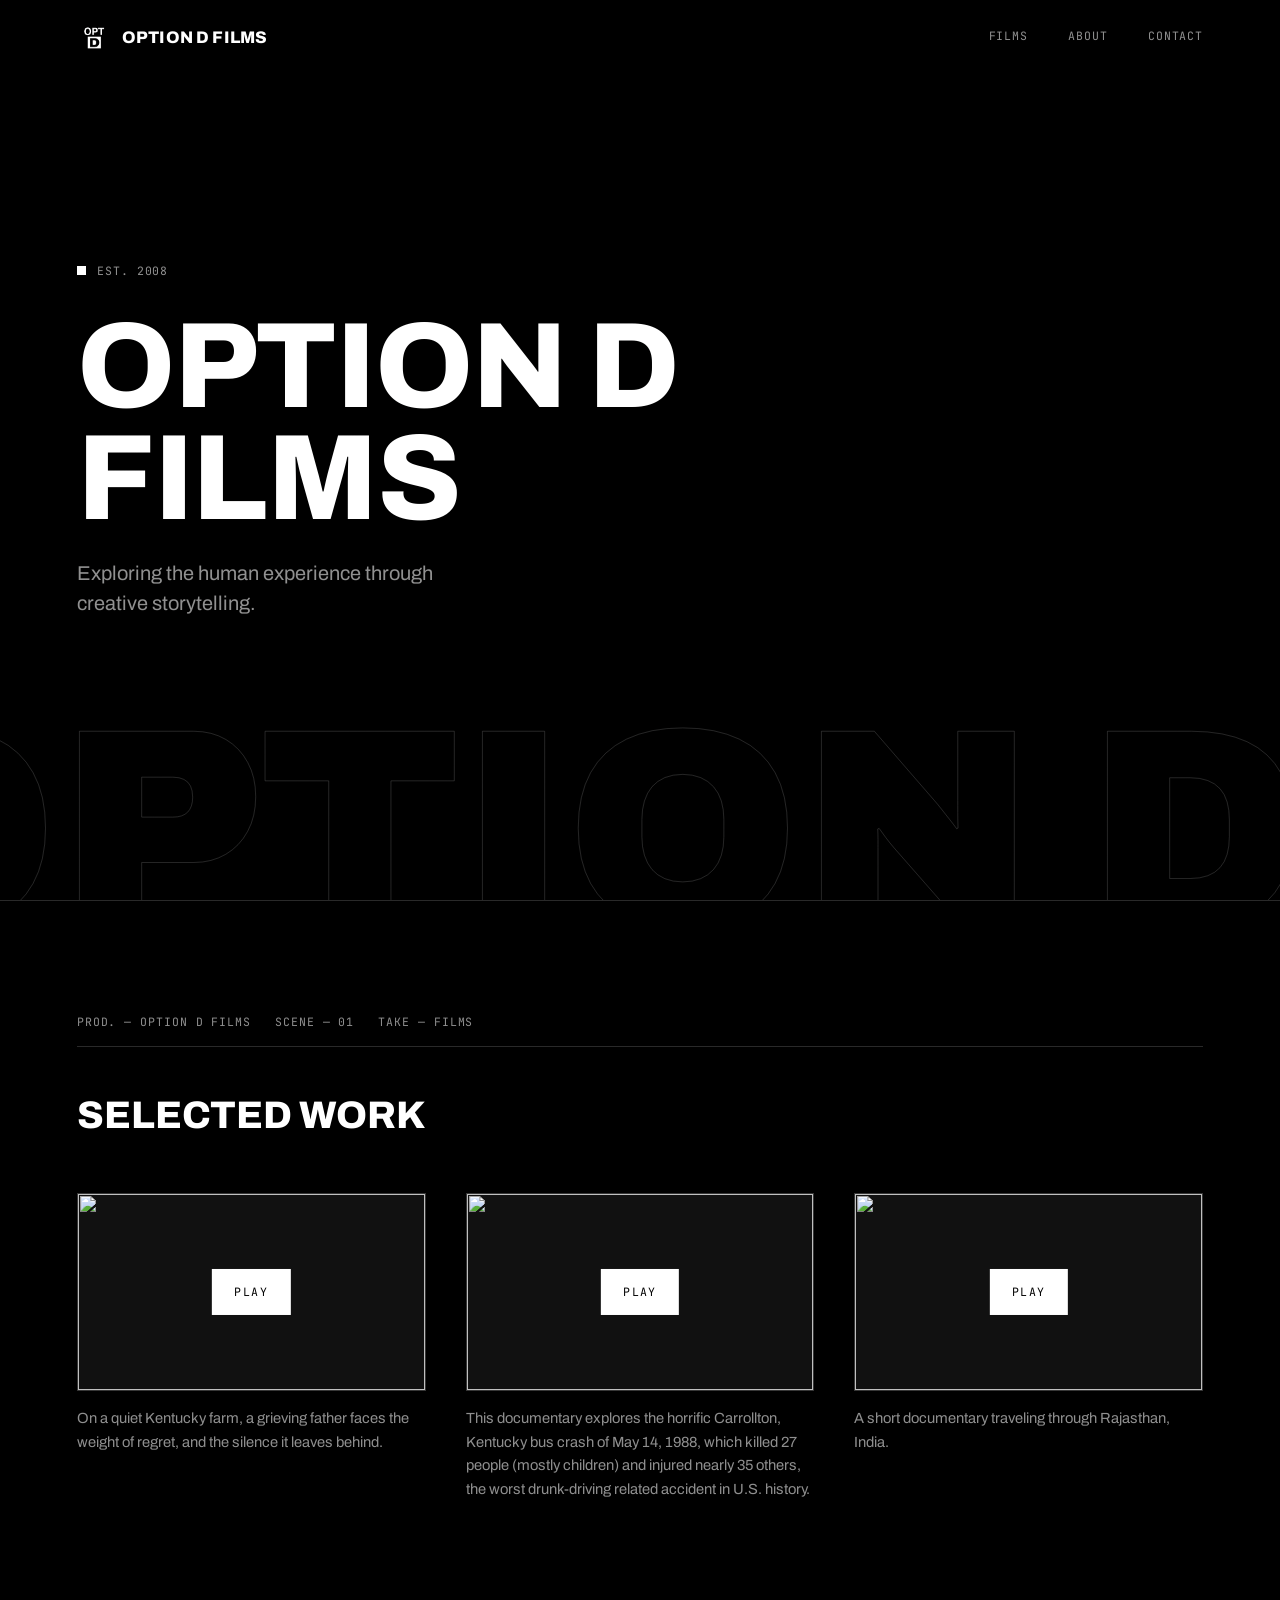
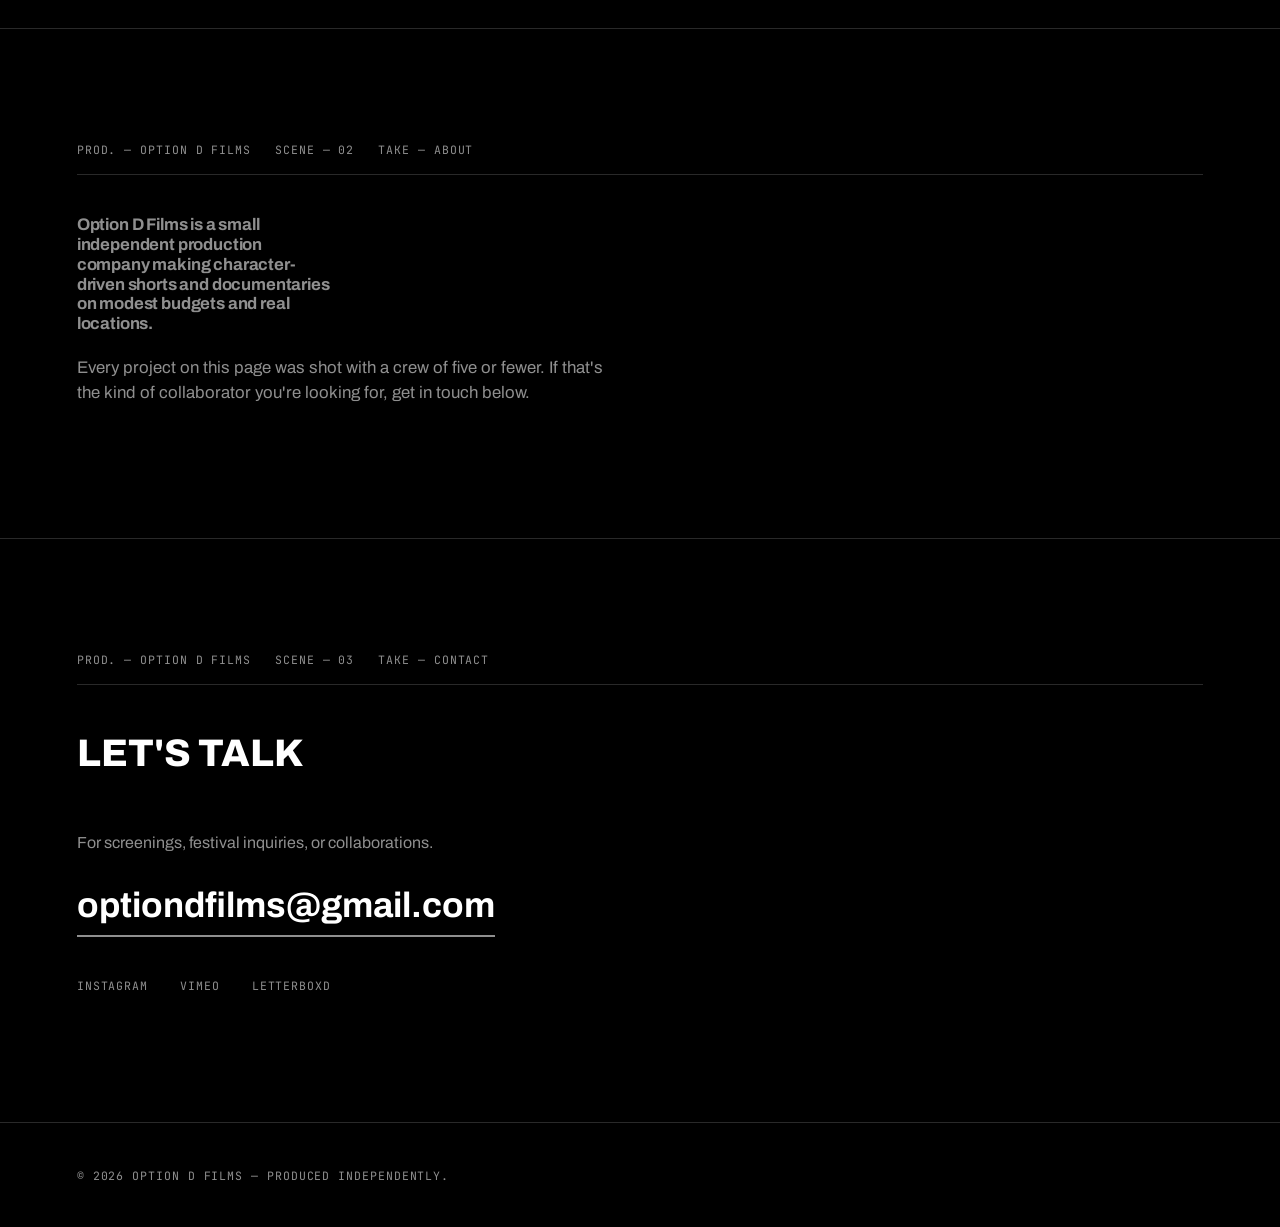
==== index.html @ 1abc6688 "Add files via upload" ====
<!DOCTYPE html>
<html lang="en">
<head>
<meta charset="UTF-8">
<meta name="viewport" content="width=device-width, initial-scale=1.0">
<title>Option D Films — Independent Cinema</title>
<meta name="description" content="Option D Films is an independent film production company. Watch our latest work and get in touch.">
<link rel="preconnect" href="https://fonts.googleapis.com">
<link rel="preconnect" href="https://fonts.gstatic.com" crossorigin>
<link href="https://fonts.googleapis.com/css2?family=Archivo:wght@400;500;600;700;800;900&family=JetBrains+Mono:wght@400;500&display=swap" rel="stylesheet">
<link rel="stylesheet" href="styles.css">
</head>
<body>

<!-- ============================================
  REPLACE-ME MAP — everything you need to personalize
  is marked with an HTML comment like this one.
  Search this file for "REPLACE" to find every spot.
============================================= -->

<div class="grain" aria-hidden="true"></div>

<header class="nav" id="nav">
  <a href="#top" class="nav__mark">
    <img src="logo.png" alt="">
    Option&nbsp;D&nbsp;Films
  </a>
  <button class="nav__toggle" id="navToggle" aria-expanded="false" aria-controls="navMenu" aria-label="Toggle menu">
    <span></span><span></span><span></span>
  </button>
  <nav id="navMenu" class="nav__menu">
    <a href="#films">Films</a>
    <a href="#about">About</a>
    <a href="#contact">Contact</a>
  </nav>
</header>

<main id="top">

  <!-- HERO -->
  <section class="hero">
    <div class="hero__video-bg" aria-hidden="true">
      <!-- REPLACE: swap the video ID to change the hero background loop -->
      <iframe
        src="https://www.youtube.com/embed/30G0R2kKBbc?autoplay=1&mute=1&loop=1&playlist=30G0R2kKBbc&controls=0&modestbranding=1&rel=0&showinfo=0&iv_load_policy=3&disablekb=1&playsinline=1"
        title=""
        allow="autoplay; encrypted-media"
        tabindex="-1">
      </iframe>
    </div>
    <div class="hero__overlay" aria-hidden="true"></div>
    <div class="hero__wordmark" aria-hidden="true">OPTION&nbsp;D</div>

    <div class="hero__content">
      <div class="hero__tally">
        <span class="tally__dot" aria-hidden="true"></span>
        <span class="mono">EST. 2008</span>
      </div>
      <h1 class="hero__title">Option D<br>Films</h1>
      <p class="hero__tagline">Exploring the human experience through creative storytelling.</p>
    </div>
  </section>

  <!-- FILMS -->
  <section id="films" class="section">
    <div class="slate">
      <span class="mono">PROD. — OPTION D FILMS</span>
      <span class="mono">SCENE — 01</span>
      <span class="mono">TAKE — FILMS</span>
    </div>
    <h2 class="section__heading">Selected work</h2>

    <div class="reels">

      <!-- Reel card. Duplicate this <article> block for each additional film.
           data-video-id drives both the hover preview and the click-to-play lightbox. -->
      <article class="reel">
        <div class="reel__media"
             tabindex="0"
             role="button"
             aria-label="Play A Lasting Sorrow | Short Film"
             data-video-id="30G0R2kKBbc"
             data-title="A Lasting Sorrow | Short Film">
          <img class="reel__poster" src="https://img.youtube.com/vi/30G0R2kKBbc/hqdefault.jpg" alt="" loading="lazy">
          <span class="reel__play" aria-hidden="true">Play</span>
          <div class="reel__overlay-meta">
            <span class="reel__frame mono">REEL 01</span>
            <h3>A Lasting Sorrow | Short Film</h3>
          </div>
        </div>
        <p class="reel__logline">On a quiet Kentucky farm, a grieving father faces the weight of regret, and the silence it leaves behind.</p>
      </article>

      <article class="reel">
        <div class="reel__media"
             tabindex="0"
             role="button"
             aria-label="Play IMPACT: After the Crash Trailer"
             data-video-id="MUm4teDXhC4"
             data-title="IMPACT: After the Crash Trailer">
          <img class="reel__poster" src="https://img.youtube.com/vi/MUm4teDXhC4/hqdefault.jpg" alt="" loading="lazy">
          <span class="reel__play" aria-hidden="true">Play</span>
          <div class="reel__overlay-meta">
            <span class="reel__frame mono">REEL 02</span>
            <h3>IMPACT: After the Crash Trailer</h3>
          </div>
        </div>
        <p class="reel__logline">This documentary explores the horrific Carrollton, Kentucky bus crash of May 14, 1988, which killed 27 people (mostly children) and injured nearly 35 others, the worst drunk-driving related accident in U.S. history.</p>
      </article>

      <article class="reel">
        <div class="reel__media"
             tabindex="0"
             role="button"
             aria-label="Play Rajasthan, India Documentary | Trailer"
             data-video-id="ZRB6b19vw8o"
             data-title="Rajasthan, India Documentary | Trailer">
          <img class="reel__poster" src="https://img.youtube.com/vi/ZRB6b19vw8o/hqdefault.jpg" alt="" loading="lazy">
          <span class="reel__play" aria-hidden="true">Play</span>
          <div class="reel__overlay-meta">
            <span class="reel__frame mono">REEL 03</span>
            <h3>Rajasthan, India Documentary | Trailer</h3>
          </div>
        </div>
        <p class="reel__logline">A short documentary traveling through Rajasthan, India.</p>
      </article>

    </div>
  </section>

  <!-- ABOUT -->
  <section id="about" class="section">
    <div class="slate">
      <span class="mono">PROD. — OPTION D FILMS</span>
      <span class="mono">SCENE — 02</span>
      <span class="mono">TAKE — ABOUT</span>
    </div>
    <div class="about">
      <p class="statement__lead">
        Option D Films is a small independent production company making character-driven
        shorts and documentaries on modest budgets and real locations.
      </p>
      <p class="section__sub">
        Every project on this page was shot with a crew of five or fewer. If that's the
        kind of collaborator you're looking for, get in touch below.
      </p>
    </div>
  </section>

  <!-- CONTACT -->
  <section id="contact" class="section section--contact">
    <div class="slate">
      <span class="mono">PROD. — OPTION D FILMS</span>
      <span class="mono">SCENE — 03</span>
      <span class="mono">TAKE — CONTACT</span>
    </div>
    <h2 class="section__heading">Let's talk</h2>
    <p class="contact__lead">
      For screenings, festival inquiries, or collaborations.
    </p>
    <a class="contact__email" href="mailto:optiondfilms@gmail.com">optiondfilms@gmail.com</a>
    <div class="contact__socials mono">
      <a href="https://www.instagram.com/optiondfilms/">Instagram</a>
      <a href="https://vimeo.com/ondemand/impact/67205454">Vimeo</a>
      <a href="https://letterboxd.com/OptD/">Letterboxd</a>
    </div>
  </section>

</main>

<footer class="footer">
  <span class="mono">© <span id="year"></span> Option D Films — Produced independently.</span>
</footer>

<!-- LIGHTBOX -->
<div class="lightbox" id="lightbox">
  <button class="lightbox__close" id="lightboxClose" aria-label="Close video">Close ✕</button>
  <div class="lightbox__frame-wrap">
    <iframe id="lightboxFrame" src="" title="Film player" allow="autoplay; encrypted-media; fullscreen" allowfullscreen></iframe>
  </div>
</div>

<script src="script.js"></script>
</body>
</html>
---- styles.css ----
/* =========================================================
   TOKENS
   ========================================================= */
:root {
  --bg: #000000;
  --bg-raised: #111111;
  --text: #ffffff;
  --text-dim: #8f8f8f;
  --line: rgba(255, 255, 255, 0.16);
  --line-strong: #ffffff;

  --display: "Archivo", -apple-system, Helvetica, Arial, sans-serif;
  --body: "Archivo", -apple-system, Helvetica, Arial, sans-serif;
  --mono: "JetBrains Mono", ui-monospace, "SF Mono", monospace;

  --nav-h: 76px;
  --edge: clamp(24px, 6vw, 96px);
}

* { box-sizing: border-box; }

html { scroll-behavior: smooth; }
@media (prefers-reduced-motion: reduce) {
  html { scroll-behavior: auto; }
  *, *::before, *::after { animation-duration: 0.001ms !important; transition-duration: 0.001ms !important; }
}

body {
  margin: 0;
  background: var(--bg);
  color: var(--text);
  font-family: var(--body);
  line-height: 1.5;
  -webkit-font-smoothing: antialiased;
}

.mono {
  font-family: var(--mono);
  font-size: 0.72rem;
  letter-spacing: 0.08em;
  text-transform: uppercase;
  color: var(--text-dim);
}

a { color: inherit; text-decoration: none; }
:focus-visible {
  outline: 2px solid var(--text);
  outline-offset: 3px;
}

/* subtle film-grain overlay */
.grain {
  position: fixed;
  inset: 0;
  z-index: 999;
  pointer-events: none;
  opacity: 0.05;
  mix-blend-mode: overlay;
  background-image: url("data:image/svg+xml,%3Csvg xmlns='http://www.w3.org/2000/svg' width='120' height='120'%3E%3Cfilter id='n'%3E%3CfeTurbulence type='fractalNoise' baseFrequency='0.9' numOctaves='2' stitchTiles='stitch'/%3E%3C/filter%3E%3Crect width='100%25' height='100%25' filter='url(%23n)'/%3E%3C/svg%3E");
}

/* =========================================================
   NAV
   ========================================================= */
.nav {
  position: fixed;
  top: 0; left: 0; right: 0;
  z-index: 100;
  height: var(--nav-h);
  display: flex;
  align-items: center;
  justify-content: space-between;
  padding: 0 var(--edge);
  background: linear-gradient(to bottom, rgba(0,0,0,0.9), transparent);
  transition: background 0.3s ease, border-color 0.3s ease;
  border-bottom: 1px solid transparent;
}
.nav.is-scrolled {
  background: rgba(0, 0, 0, 0.95);
  backdrop-filter: blur(6px);
  border-bottom-color: var(--line);
}

.nav__mark {
  display: flex;
  align-items: center;
  gap: 0.7rem;
  font-family: var(--display);
  font-size: 1.05rem;
  font-weight: 800;
  letter-spacing: 0.01em;
  text-transform: uppercase;
}
.nav__mark img {
  height: 34px;
  width: 34px;
  display: block;
}

.nav__menu {
  display: flex;
  gap: 2.5rem;
}
.nav__menu a {
  font-family: var(--mono);
  font-size: 0.72rem;
  letter-spacing: 0.08em;
  text-transform: uppercase;
  color: var(--text-dim);
  transition: color 0.2s ease, border-color 0.2s ease;
  border-bottom: 1px solid transparent;
  padding-bottom: 2px;
}
.nav__menu a:hover { color: var(--text); border-color: var(--text); }

.nav__toggle {
  display: none;
  flex-direction: column;
  gap: 5px;
  background: none;
  border: none;
  cursor: pointer;
  padding: 8px;
}
.nav__toggle span {
  width: 22px;
  height: 1.5px;
  background: var(--text);
}

/* =========================================================
   HERO
   ========================================================= */
.hero {
  min-height: 100vh;
  display: flex;
  flex-direction: column;
  justify-content: center;
  align-items: flex-start;
  padding: 0 var(--edge);
  position: relative;
  background: var(--bg);
  overflow: hidden;
}

.hero__mark {
  position: absolute;
  right: clamp(-120px, -4vw, 40px);
  top: 50%;
  transform: translateY(-50%);
  width: clamp(320px, 42vw, 620px);
  height: auto;
  opacity: 0.14;
  pointer-events: none;
}

.hero__tally {
  display: flex;
  align-items: center;
  gap: 0.7rem;
  margin-bottom: 2rem;
}
.tally__dot {
  width: 9px; height: 9px;
  background: var(--text);
  animation: pulse 2.4s ease-in-out infinite;
}
@keyframes pulse {
  0%, 100% { opacity: 1; }
  50% { opacity: 0.3; }
}

.hero__title {
  font-family: var(--display);
  font-weight: 800;
  text-transform: uppercase;
  font-size: clamp(3rem, 10.5vw, 7.6rem);
  line-height: 0.92;
  letter-spacing: -0.01em;
  margin: 0;
}

.hero__tagline {
  margin-top: 1.5rem;
  font-size: clamp(1rem, 2vw, 1.25rem);
  color: var(--text-dim);
  max-width: 34ch;
}

.hero__cue {
  position: absolute;
  bottom: 3rem;
  left: var(--edge);
  display: flex;
  align-items: center;
  gap: 0.8rem;
}
.hero__cue-line {
  width: 40px;
  height: 1px;
  background: var(--text-dim);
}

/* =========================================================
   SECTIONS / SLATE HEADER
   ========================================================= */
.section {
  padding: 7rem var(--edge);
  border-top: 1px solid var(--line);
}

.slate {
  display: flex;
  flex-wrap: wrap;
  gap: 0.4rem 1.5rem;
  padding-bottom: 1rem;
  margin-bottom: 2.5rem;
  border-bottom: 1px solid var(--line);
}

.section__heading {
  font-family: var(--display);
  font-weight: 800;
  text-transform: uppercase;
  font-size: clamp(1.7rem, 3.6vw, 2.4rem);
  margin: 0 0 3rem;
}

/* =========================================================
   FILMS / REELS
   ========================================================= */
.reels {
  display: grid;
  grid-template-columns: repeat(auto-fit, minmax(320px, 1fr));
  gap: 3.5rem 2.5rem;
}

.reel__frame {
  display: inline-block;
  margin-bottom: 0.8rem;
  padding: 0.3rem 0.6rem;
  border: 1.5px solid var(--line-strong);
}

.reel__embed {
  position: relative;
  width: 100%;
  padding-top: 56.25%;
  background: var(--bg-raised);
  border: 1px solid var(--line);
  overflow: hidden;
}
.reel__embed iframe {
  position: absolute;
  inset: 0;
  width: 100%;
  height: 100%;
  border: 0;
}

.reel__meta {
  display: flex;
  align-items: baseline;
  justify-content: space-between;
  margin-top: 1rem;
}
.reel__meta h3 {
  font-family: var(--display);
  font-weight: 700;
  font-size: 1.2rem;
  margin: 0;
}
.reel__year { font-size: 0.68rem; }

.reel__logline {
  margin-top: 0.5rem;
  color: var(--text-dim);
  font-size: 0.92rem;
  line-height: 1.6;
}

/* =========================================================
   ABOUT
   ========================================================= */
.about {
  max-width: 62ch;
}
.about p {
  font-size: 1.05rem;
  color: var(--text-dim);
  margin-bottom: 1.3rem;
}

/* =========================================================
   CONTACT
   ========================================================= */
.section--contact { padding-bottom: 8rem; }

.contact__lead {
  color: var(--text-dim);
  margin: 0 0 1.5rem;
  max-width: 40ch;
}

.contact__email {
  display: inline-block;
  font-family: var(--display);
  font-weight: 700;
  font-size: clamp(1.5rem, 3.8vw, 2.2rem);
  border-bottom: 2px solid var(--text-dim);
  padding-bottom: 0.2rem;
  transition: border-color 0.2s ease, opacity 0.2s ease;
}
.contact__email:hover {
  border-color: var(--text);
  opacity: 0.8;
}

.contact__socials {
  display: flex;
  gap: 2rem;
  margin-top: 2.5rem;
}
.contact__socials a { transition: opacity 0.2s ease; }
.contact__socials a:hover { opacity: 0.6; }

/* =========================================================
   FOOTER
   ========================================================= */
.footer {
  padding: 2.5rem var(--edge);
  border-top: 1px solid var(--line);
}

/* =========================================================
   RESPONSIVE
   ========================================================= */
@media (max-width: 760px) {
  .nav__toggle { display: flex; }
  .nav__menu {
    position: fixed;
    top: var(--nav-h);
    left: 0; right: 0;
    flex-direction: column;
    gap: 0;
    background: rgba(10,10,10,0.97);
    border-bottom: 1px solid var(--line);
    max-height: 0;
    overflow: hidden;
    transition: max-height 0.3s ease;
  }
  .nav__menu.is-open { max-height: 260px; }
  .nav__menu a {
    padding: 1.1rem var(--edge);
    border-top: 1px solid var(--line);
  }
  .section { padding: 4.5rem var(--edge); }
}

/* =========================================================
   HERO — video background + layered wordmark
   ========================================================= */
.hero__video-bg {
  position: absolute;
  inset: 0;
  overflow: hidden;
  z-index: 0;
  background: #000;
}
.hero__video-bg iframe {
  position: absolute;
  top: 50%;
  left: 50%;
  width: 177.78vh;   /* 16:9 scaled by viewport height */
  height: 56.25vw;   /* 16:9 scaled by viewport width */
  min-width: 100%;
  min-height: 100%;
  transform: translate(-50%, -50%);
  pointer-events: none;
  border: 0;
}
@media (max-width: 640px) {
  .hero__video-bg { display: none; }
}

.hero__overlay {
  position: absolute;
  inset: 0;
  z-index: 1;
  background: linear-gradient(180deg, rgba(0,0,0,0.55) 0%, rgba(0,0,0,0.72) 55%, #000 100%);
}

.hero__wordmark {
  position: absolute;
  z-index: 1;
  right: -2vw;
  bottom: -4vw;
  font-family: var(--display);
  font-weight: 900;
  text-transform: uppercase;
  font-size: clamp(6rem, 22vw, 18rem);
  line-height: 0.85;
  color: transparent;
  -webkit-text-stroke: 1px rgba(255,255,255,0.14);
  white-space: nowrap;
  pointer-events: none;
  user-select: none;
}
@media (max-width: 640px) {
  .hero__wordmark { display: none; }
}

.hero__content {
  position: relative;
  z-index: 2;
  width: 100%;
}

/* =========================================================
   EDITORIAL STATEMENT (About lead paragraph)
   ========================================================= */
.statement__lead {
  font-family: var(--display);
  font-weight: 700;
  font-size: clamp(1.7rem, 3.6vw, 2.9rem);
  line-height: 1.18;
  letter-spacing: -0.01em;
  max-width: 26ch;
  margin: 0 0 1.8rem;
}
.section__sub {
  font-size: 1.05rem;
  color: var(--text-dim);
  max-width: 55ch;
  margin: 0;
}

/* =========================================================
   FILM CARDS — hover-preview + lightbox trigger
   ========================================================= */
.reel__media {
  position: relative;
  width: 100%;
  padding-top: 56.25%;
  background: var(--bg-raised);
  border: 1px solid var(--line);
  overflow: hidden;
  cursor: pointer;
}
.reel__poster,
.reel__media iframe.reel__preview-frame {
  position: absolute;
  inset: 0;
  width: 100%;
  height: 100%;
  object-fit: cover;
  border: 0;
}
.reel__media iframe.reel__preview-frame { pointer-events: none; }

.reel__play {
  position: absolute;
  top: 50%; left: 50%;
  transform: translate(-50%, -50%) scale(1);
  z-index: 2;
  font-family: var(--mono);
  font-size: 0.72rem;
  letter-spacing: 0.12em;
  text-transform: uppercase;
  color: var(--bg);
  background: var(--text);
  padding: 0.9rem 1.4rem;
  transition: opacity 0.2s ease, transform 0.2s ease;
}
.reel__media.is-previewing .reel__play {
  opacity: 0;
  transform: translate(-50%, -50%) scale(0.9);
}

.reel__overlay-meta {
  position: absolute;
  left: 0; right: 0; bottom: 0;
  z-index: 2;
  padding: 1.2rem;
  background: linear-gradient(0deg, rgba(0,0,0,0.85), transparent);
  opacity: 0;
  transform: translateY(6px);
  transition: opacity 0.2s ease, transform 0.2s ease;
}
.reel__media:hover .reel__overlay-meta,
.reel__media:focus-visible .reel__overlay-meta,
.reel__media.is-previewing .reel__overlay-meta {
  opacity: 1;
  transform: translateY(0);
}
.reel__overlay-meta .reel__frame {
  border: 1.5px solid var(--line-strong);
  padding: 0.2rem 0.5rem;
  display: inline-block;
  margin-bottom: 0.5rem;
}
.reel__overlay-meta h3 {
  font-family: var(--display);
  font-weight: 700;
  font-size: 1.1rem;
  margin: 0;
  color: var(--text);
}

.reel__logline {
  margin-top: 1rem;
  color: var(--text-dim);
  font-size: 0.92rem;
  line-height: 1.6;
}

/* =========================================================
   LIGHTBOX
   ========================================================= */
.lightbox {
  position: fixed;
  inset: 0;
  z-index: 1000;
  background: rgba(0,0,0,0.94);
  display: none;
  align-items: center;
  justify-content: center;
  padding: 4vw;
}
.lightbox.is-open { display: flex; }

.lightbox__frame-wrap {
  position: relative;
  width: 100%;
  max-width: 1100px;
  aspect-ratio: 16 / 9;
}
.lightbox__frame-wrap iframe {
  position: absolute;
  inset: 0;
  width: 100%;
  height: 100%;
  border: 0;
}

.lightbox__close {
  position: absolute;
  top: 1.5rem;
  right: 1.5rem;
  z-index: 1001;
  background: none;
  border: 1px solid var(--line-strong);
  color: var(--text);
  font-family: var(--mono);
  font-size: 0.72rem;
  letter-spacing: 0.08em;
  text-transform: uppercase;
  padding: 0.6rem 1rem;
  cursor: pointer;
}
.lightbox__close:hover { background: var(--text); color: var(--bg); }
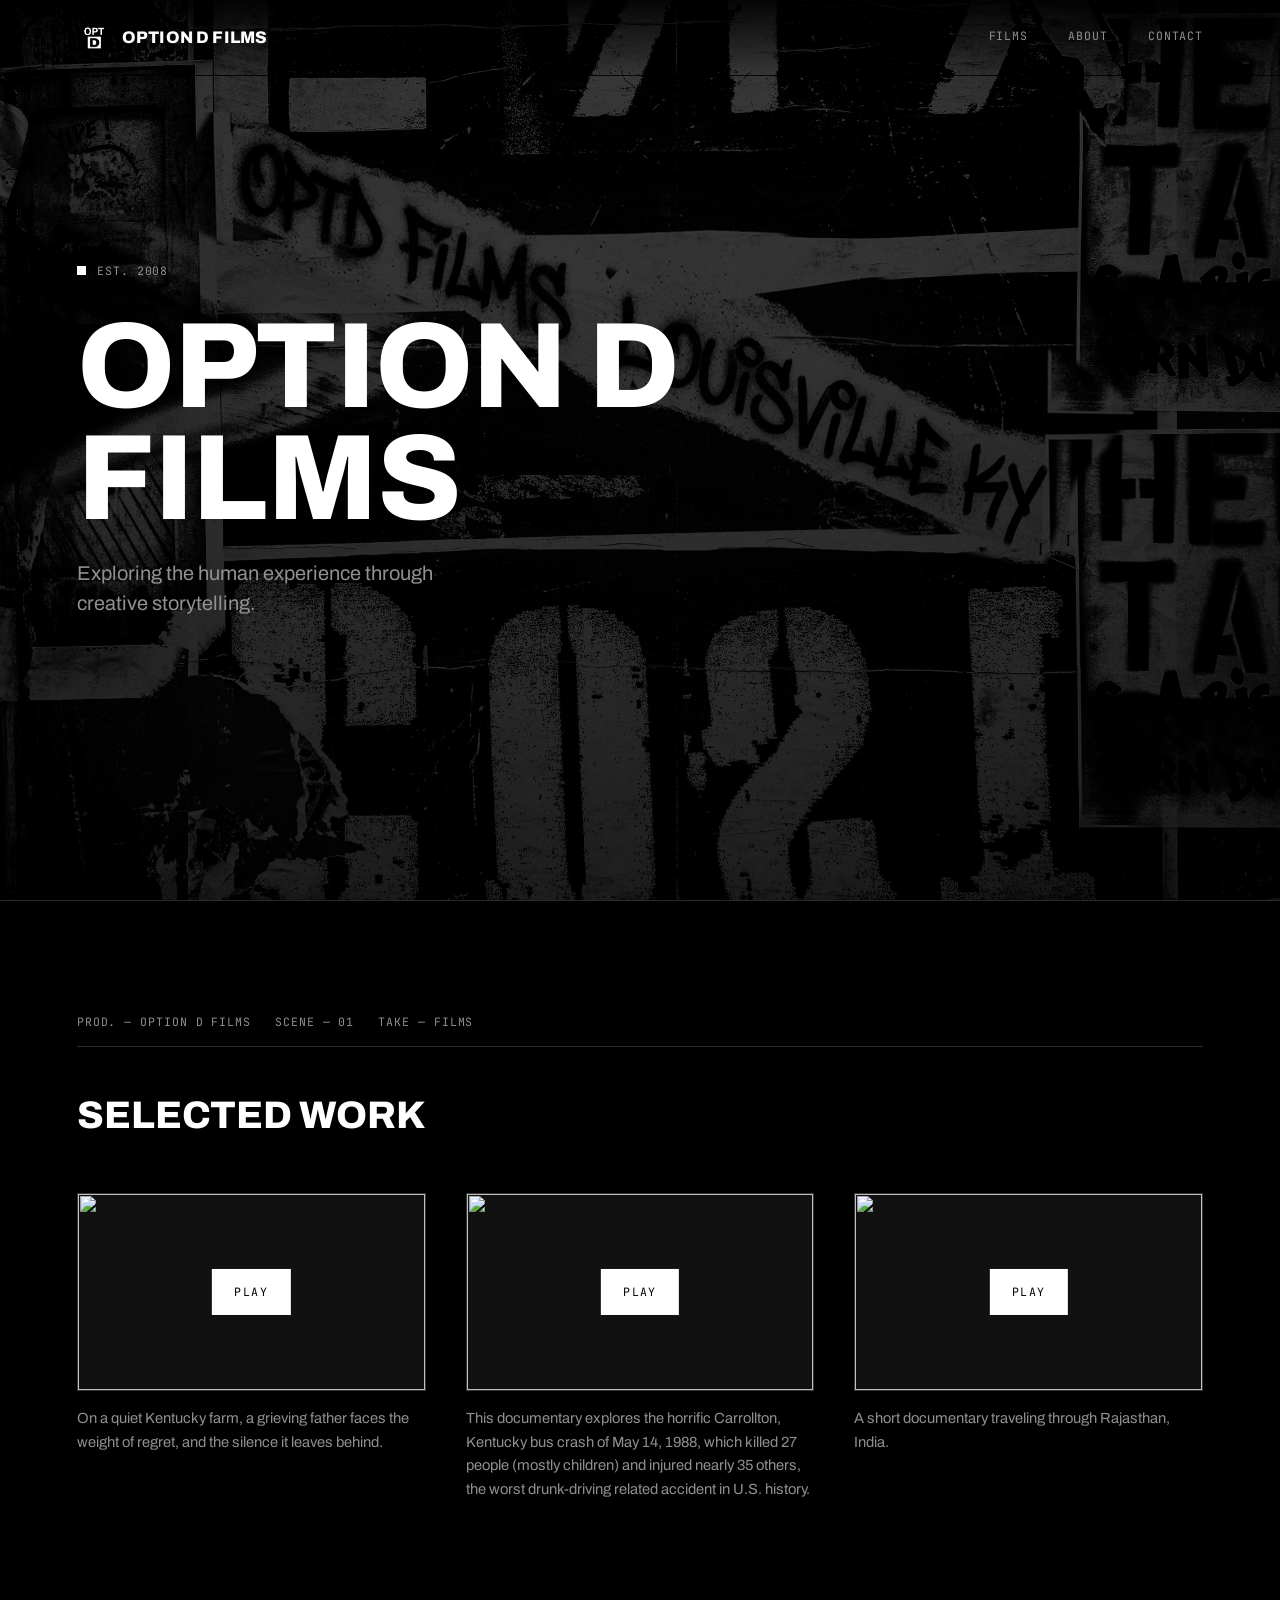
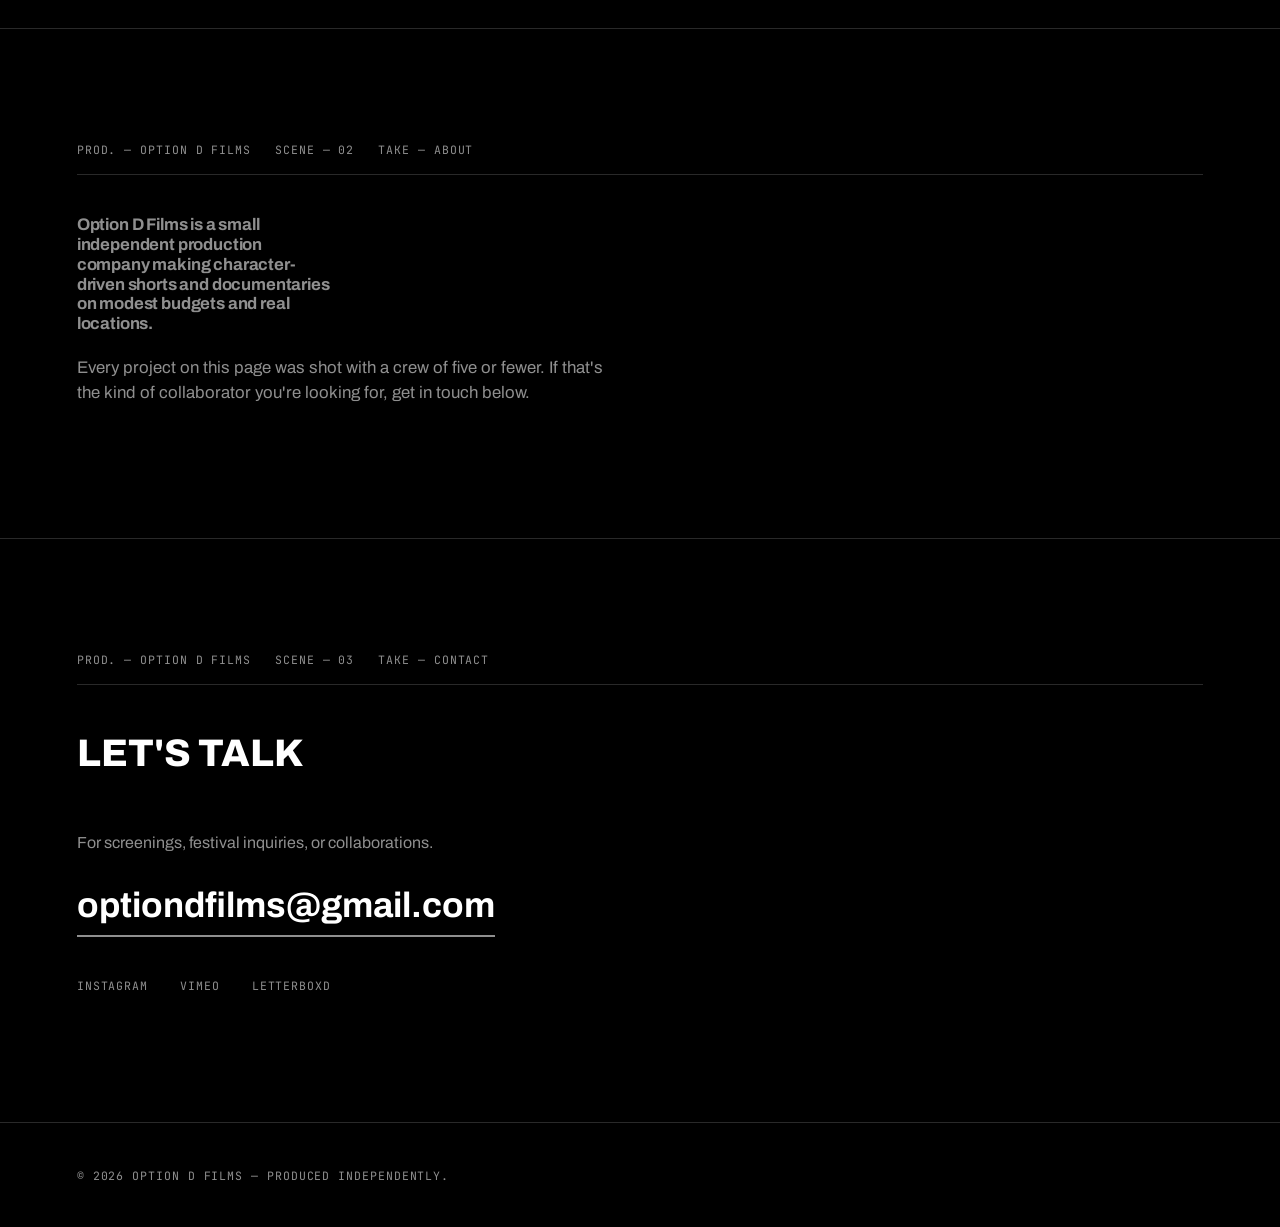
==== commit f1e64bfe: "Add files via upload" ====
--- a/index.html
+++ b/index.html
@@ -39,17 +39,8 @@
 
   <!-- HERO -->
   <section class="hero">
-    <div class="hero__video-bg" aria-hidden="true">
-      <!-- REPLACE: swap the video ID to change the hero background loop -->
-      <iframe
-        src="https://www.youtube.com/embed/30G0R2kKBbc?autoplay=1&mute=1&loop=1&playlist=30G0R2kKBbc&controls=0&modestbranding=1&rel=0&showinfo=0&iv_load_policy=3&disablekb=1&playsinline=1"
-        title=""
-        allow="autoplay; encrypted-media"
-        tabindex="-1">
-      </iframe>
-    </div>
+    <div class="hero__bg-image" aria-hidden="true"></div>
     <div class="hero__overlay" aria-hidden="true"></div>
-    <div class="hero__wordmark" aria-hidden="true">OPTION&nbsp;D</div>
 
     <div class="hero__content">
       <div class="hero__tally">
--- a/styles.css
+++ b/styles.css
@@ -360,54 +360,21 @@
 /* =========================================================
    HERO — video background + layered wordmark
    ========================================================= */
-.hero__video-bg {
-  position: absolute;
-  inset: 0;
-  overflow: hidden;
+.hero__overlay {
+  position: absolute;
+  inset: 0;
+  z-index: 1;
+  background: linear-gradient(180deg, rgba(0,0,0,0.15) 0%, rgba(0,0,0,0.35) 60%, rgba(0,0,0,0.55) 100%);
+}
+
+.hero__bg-image {
+  position: absolute;
+  inset: 0;
   z-index: 0;
-  background: #000;
-}
-.hero__video-bg iframe {
-  position: absolute;
-  top: 50%;
-  left: 50%;
-  width: 177.78vh;   /* 16:9 scaled by viewport height */
-  height: 56.25vw;   /* 16:9 scaled by viewport width */
-  min-width: 100%;
-  min-height: 100%;
-  transform: translate(-50%, -50%);
-  pointer-events: none;
-  border: 0;
-}
-@media (max-width: 640px) {
-  .hero__video-bg { display: none; }
-}
-
-.hero__overlay {
-  position: absolute;
-  inset: 0;
-  z-index: 1;
-  background: linear-gradient(180deg, rgba(0,0,0,0.55) 0%, rgba(0,0,0,0.72) 55%, #000 100%);
-}
-
-.hero__wordmark {
-  position: absolute;
-  z-index: 1;
-  right: -2vw;
-  bottom: -4vw;
-  font-family: var(--display);
-  font-weight: 900;
-  text-transform: uppercase;
-  font-size: clamp(6rem, 22vw, 18rem);
-  line-height: 0.85;
-  color: transparent;
-  -webkit-text-stroke: 1px rgba(255,255,255,0.14);
-  white-space: nowrap;
-  pointer-events: none;
-  user-select: none;
-}
-@media (max-width: 640px) {
-  .hero__wordmark { display: none; }
+  background-image: url("hero-bg.jpg");
+  background-size: cover;
+  background-position: center;
+  opacity: 0.28;
 }
 
 .hero__content {
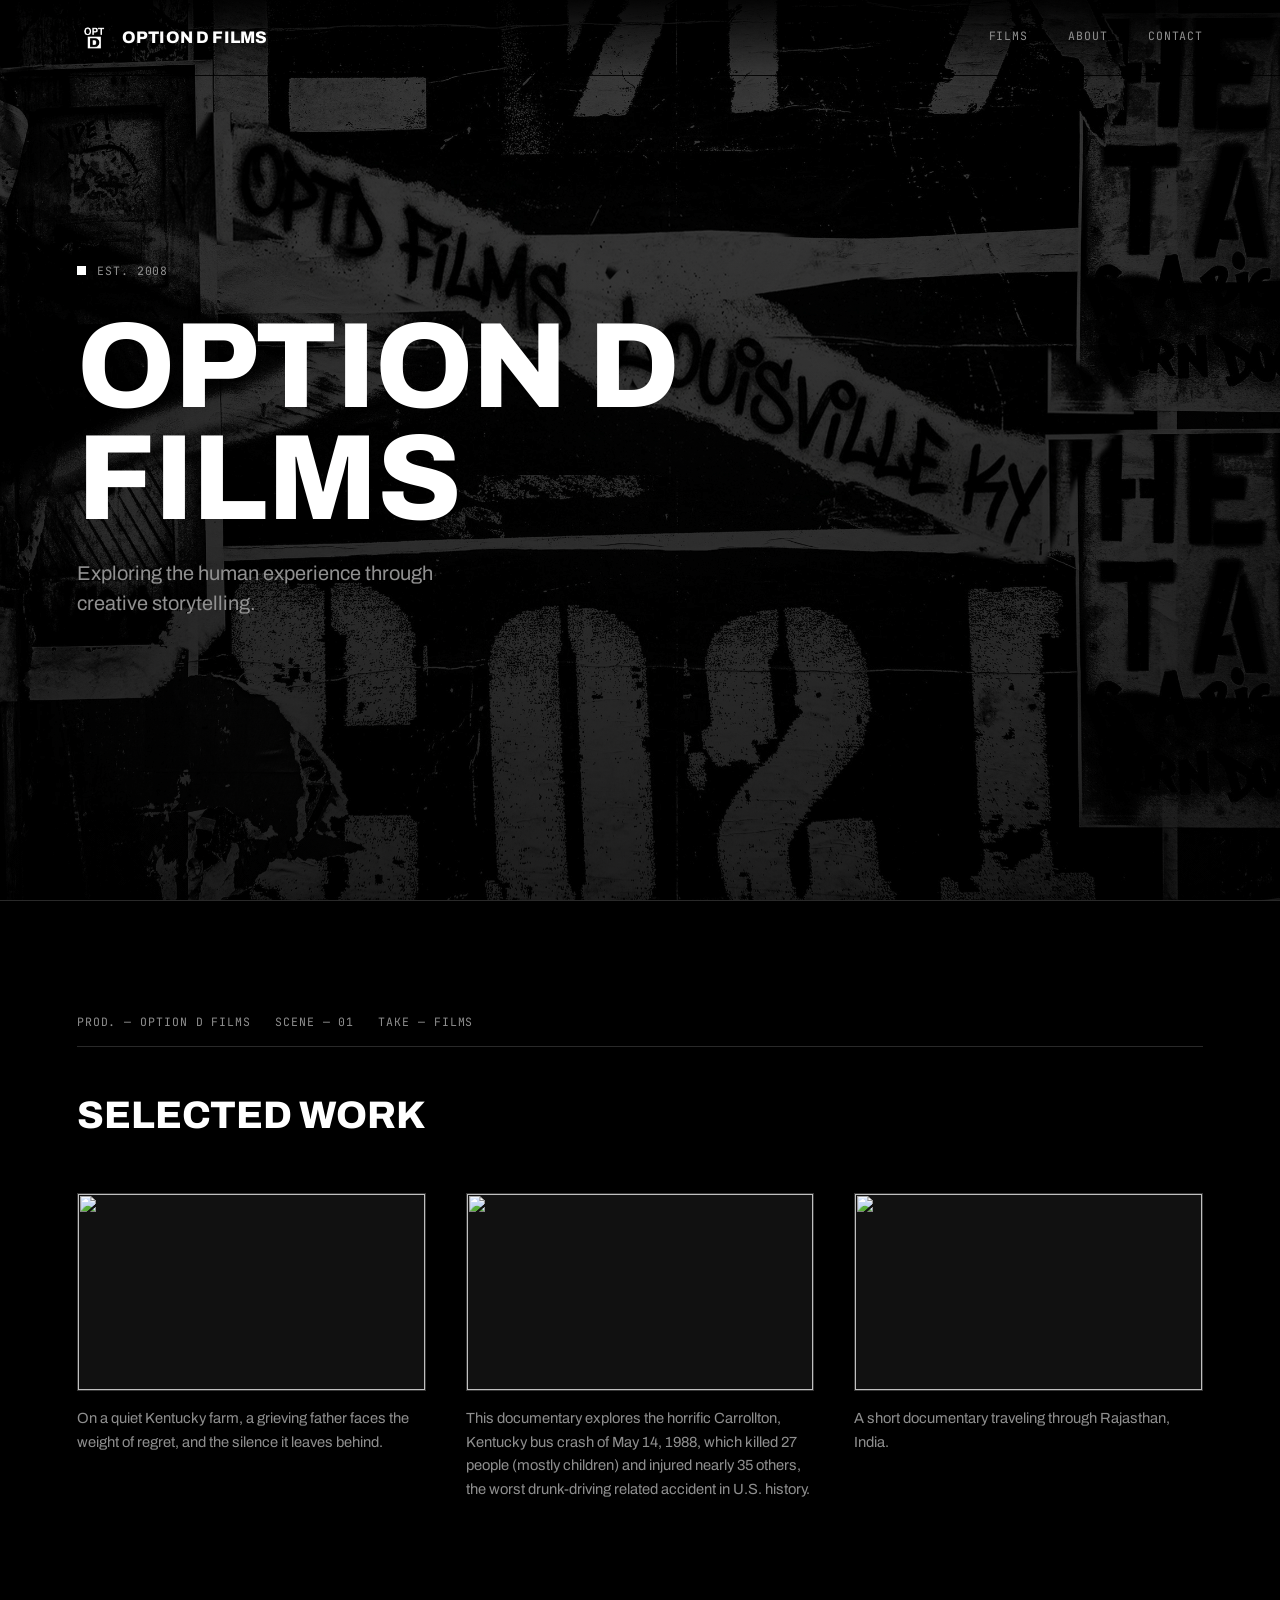
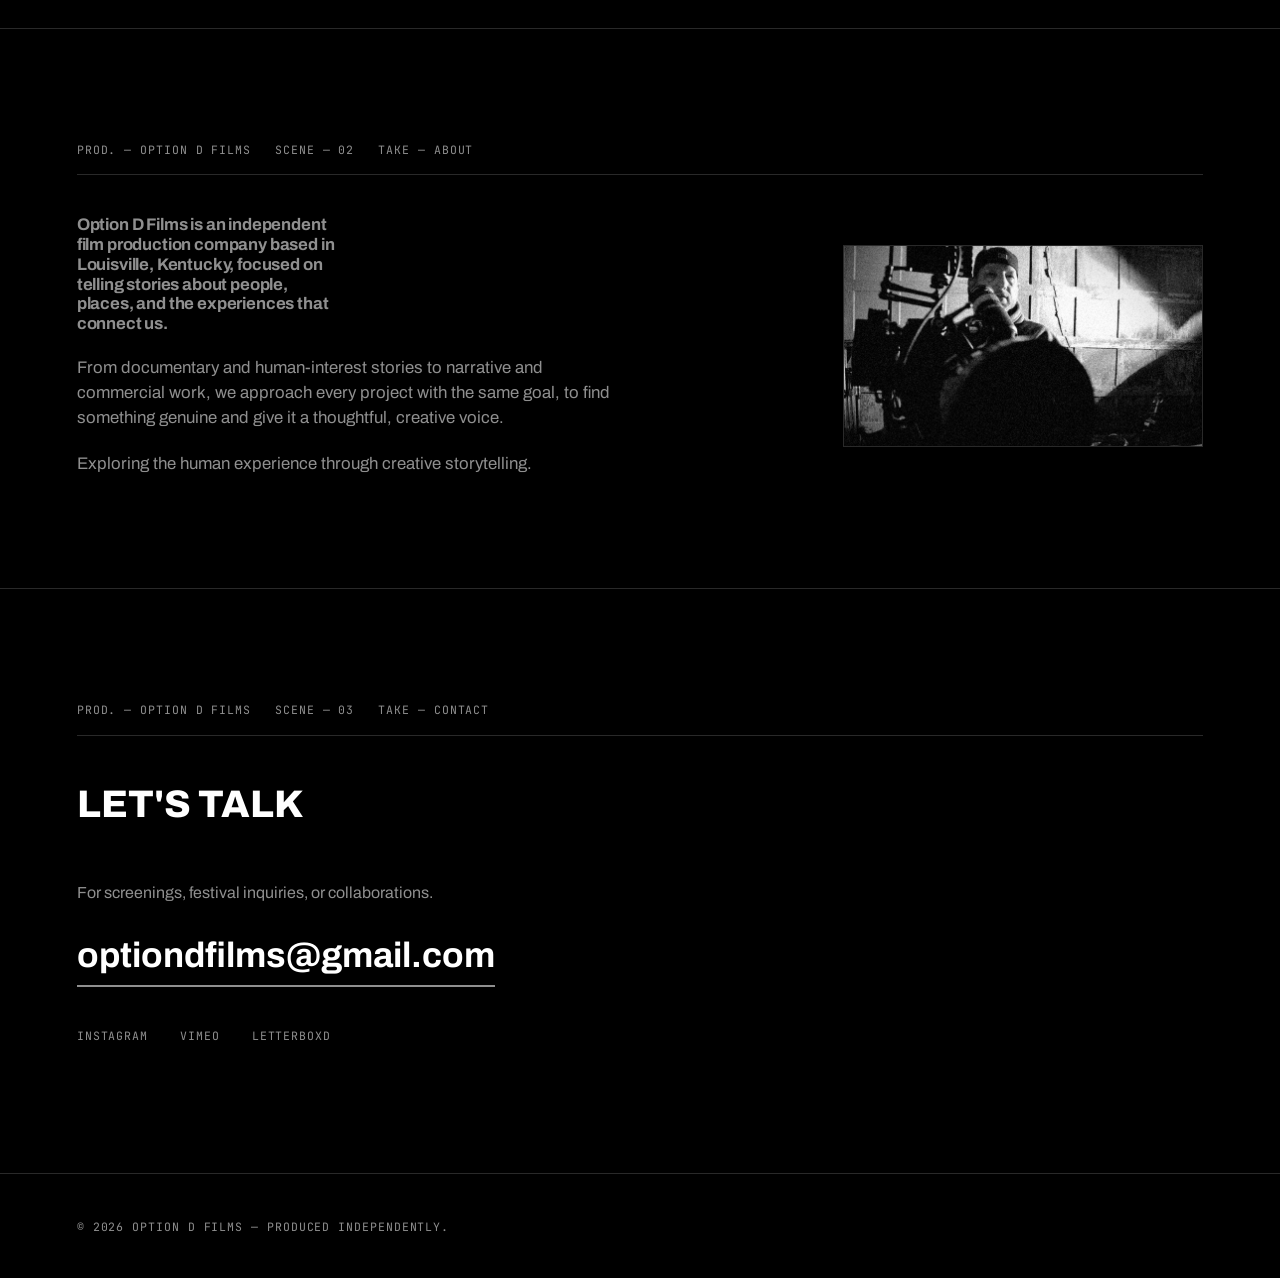
==== commit fcef8b84: "Add files via upload" ====
--- a/index.html
+++ b/index.html
@@ -73,7 +73,6 @@
              data-video-id="30G0R2kKBbc"
              data-title="A Lasting Sorrow | Short Film">
           <img class="reel__poster" src="https://img.youtube.com/vi/30G0R2kKBbc/hqdefault.jpg" alt="" loading="lazy">
-          <span class="reel__play" aria-hidden="true">Play</span>
           <div class="reel__overlay-meta">
             <span class="reel__frame mono">REEL 01</span>
             <h3>A Lasting Sorrow | Short Film</h3>
@@ -90,7 +89,6 @@
              data-video-id="MUm4teDXhC4"
              data-title="IMPACT: After the Crash Trailer">
           <img class="reel__poster" src="https://img.youtube.com/vi/MUm4teDXhC4/hqdefault.jpg" alt="" loading="lazy">
-          <span class="reel__play" aria-hidden="true">Play</span>
           <div class="reel__overlay-meta">
             <span class="reel__frame mono">REEL 02</span>
             <h3>IMPACT: After the Crash Trailer</h3>
@@ -107,7 +105,6 @@
              data-video-id="ZRB6b19vw8o"
              data-title="Rajasthan, India Documentary | Trailer">
           <img class="reel__poster" src="https://img.youtube.com/vi/ZRB6b19vw8o/hqdefault.jpg" alt="" loading="lazy">
-          <span class="reel__play" aria-hidden="true">Play</span>
           <div class="reel__overlay-meta">
             <span class="reel__frame mono">REEL 03</span>
             <h3>Rajasthan, India Documentary | Trailer</h3>
@@ -126,15 +123,22 @@
       <span class="mono">SCENE — 02</span>
       <span class="mono">TAKE — ABOUT</span>
     </div>
-    <div class="about">
-      <p class="statement__lead">
-        Option D Films is a small independent production company making character-driven
-        shorts and documentaries on modest budgets and real locations.
-      </p>
-      <p class="section__sub">
-        Every project on this page was shot with a crew of five or fewer. If that's the
-        kind of collaborator you're looking for, get in touch below.
-      </p>
+    <div class="about__grid">
+      <div class="about">
+        <p class="statement__lead">
+          Option D Films is an independent film production company based in Louisville, Kentucky, focused on telling stories about people, places, and the experiences that connect us.
+        </p>
+        <p class="section__sub">
+          From documentary and human-interest stories to narrative and commercial work, we approach every project with the same goal, to find something genuine and give it a thoughtful, creative voice.
+        </p>
+        <p class="section__sub">
+          Exploring the human experience through creative storytelling.
+        </p>
+      </div>
+      <!-- REPLACE: swap about-photo.jpg for a different image whenever you have one -->
+      <div class="about__photo">
+        <img src="about-photo.jpg" alt="Behind the scenes on an Option D Films shoot">
+      </div>
     </div>
   </section>
 
--- a/styles.css
+++ b/styles.css
@@ -282,6 +282,19 @@
 /* =========================================================
    ABOUT
    ========================================================= */
+.about__grid {
+  display: grid;
+  grid-template-columns: 1.6fr 1fr;
+  gap: 3rem;
+  align-items: center;
+}
+@media (max-width: 860px) {
+  .about__grid {
+    grid-template-columns: 1fr;
+    gap: 2.5rem;
+  }
+}
+
 .about {
   max-width: 62ch;
 }
@@ -395,11 +408,34 @@
   max-width: 26ch;
   margin: 0 0 1.8rem;
 }
+.about__photo {
+  border: 1px solid var(--line);
+  overflow: hidden;
+  max-width: 360px;
+  aspect-ratio: 16 / 9;
+  margin-left: auto;
+}
+.about__photo img {
+  display: block;
+  width: 100%;
+  height: 100%;
+  object-fit: cover;
+}
+@media (max-width: 860px) {
+  .about__photo {
+    max-width: 420px;
+    margin-left: 0;
+  }
+}
+
 .section__sub {
   font-size: 1.05rem;
   color: var(--text-dim);
   max-width: 55ch;
-  margin: 0;
+  margin: 0 0 1rem;
+}
+.section__sub:last-child {
+  margin-bottom: 0;
 }
 
 /* =========================================================
@@ -424,25 +460,6 @@
   border: 0;
 }
 .reel__media iframe.reel__preview-frame { pointer-events: none; }
-
-.reel__play {
-  position: absolute;
-  top: 50%; left: 50%;
-  transform: translate(-50%, -50%) scale(1);
-  z-index: 2;
-  font-family: var(--mono);
-  font-size: 0.72rem;
-  letter-spacing: 0.12em;
-  text-transform: uppercase;
-  color: var(--bg);
-  background: var(--text);
-  padding: 0.9rem 1.4rem;
-  transition: opacity 0.2s ease, transform 0.2s ease;
-}
-.reel__media.is-previewing .reel__play {
-  opacity: 0;
-  transform: translate(-50%, -50%) scale(0.9);
-}
 
 .reel__overlay-meta {
   position: absolute;
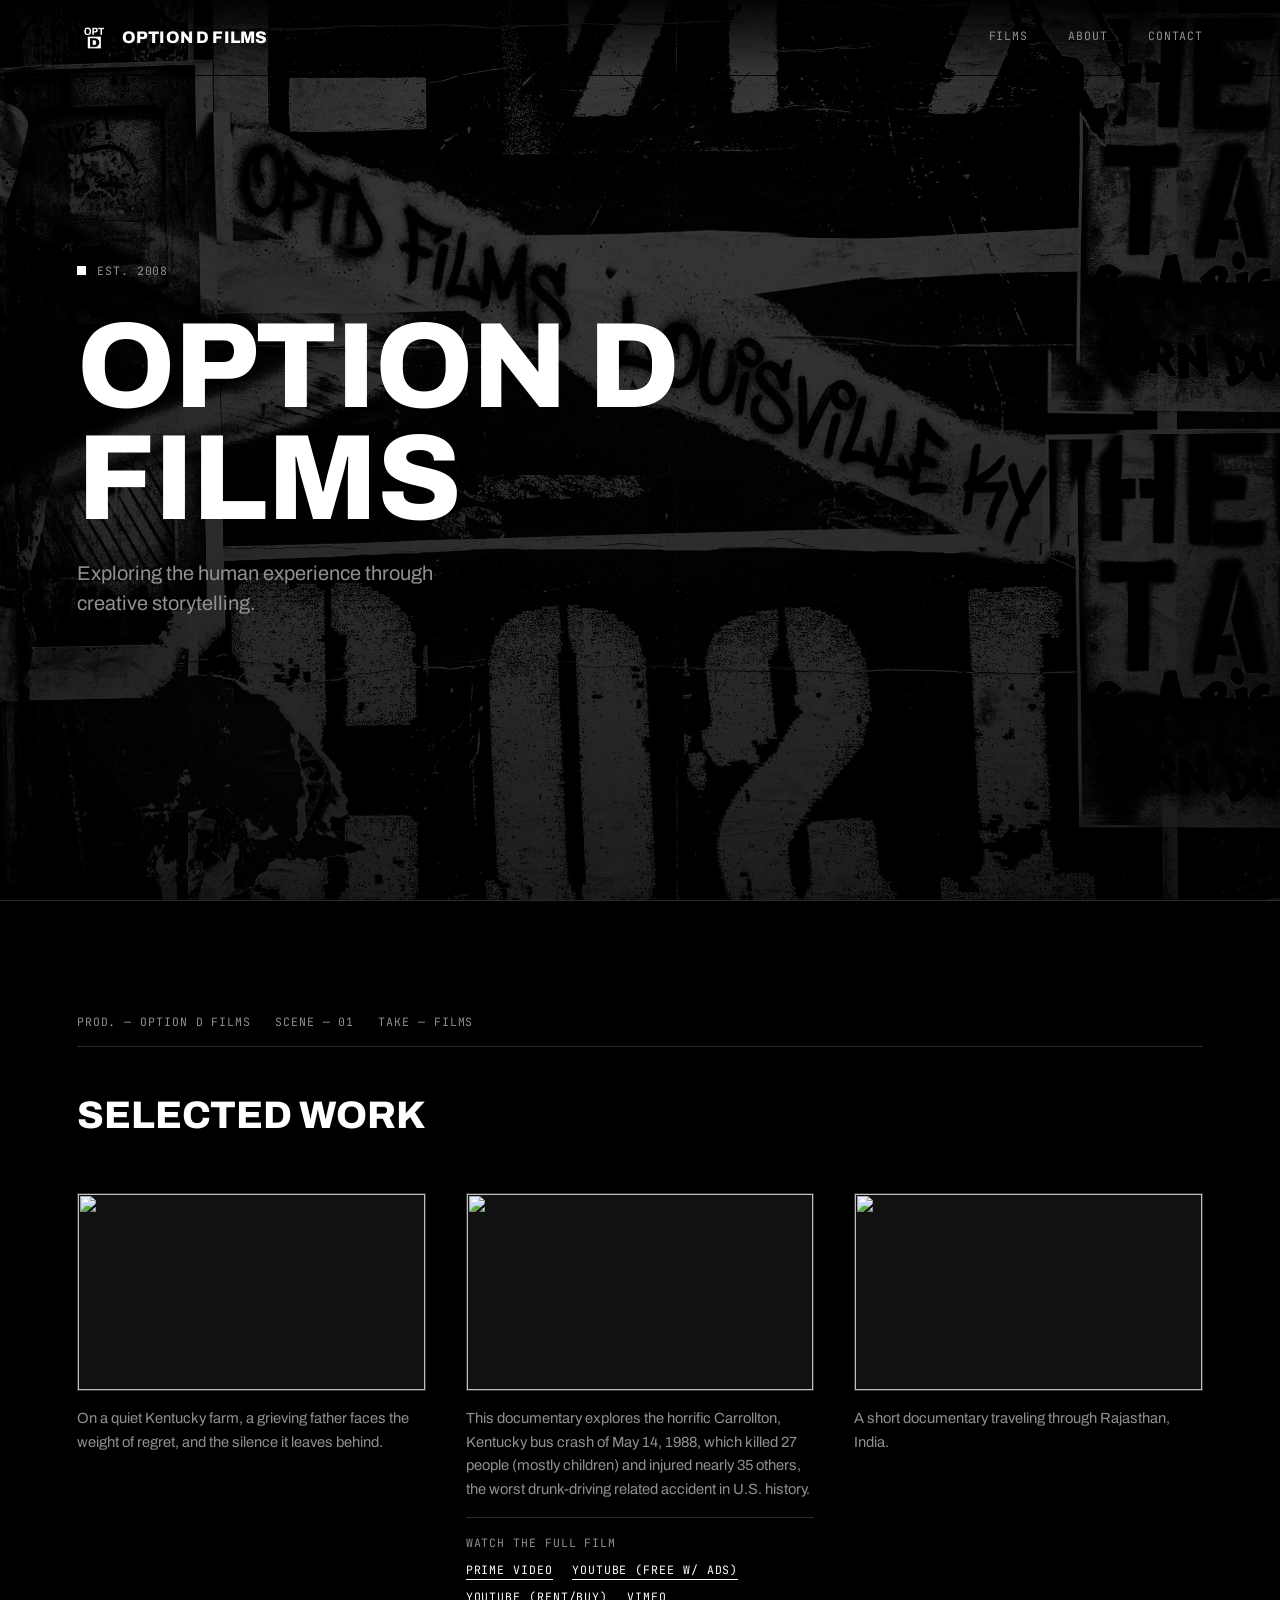
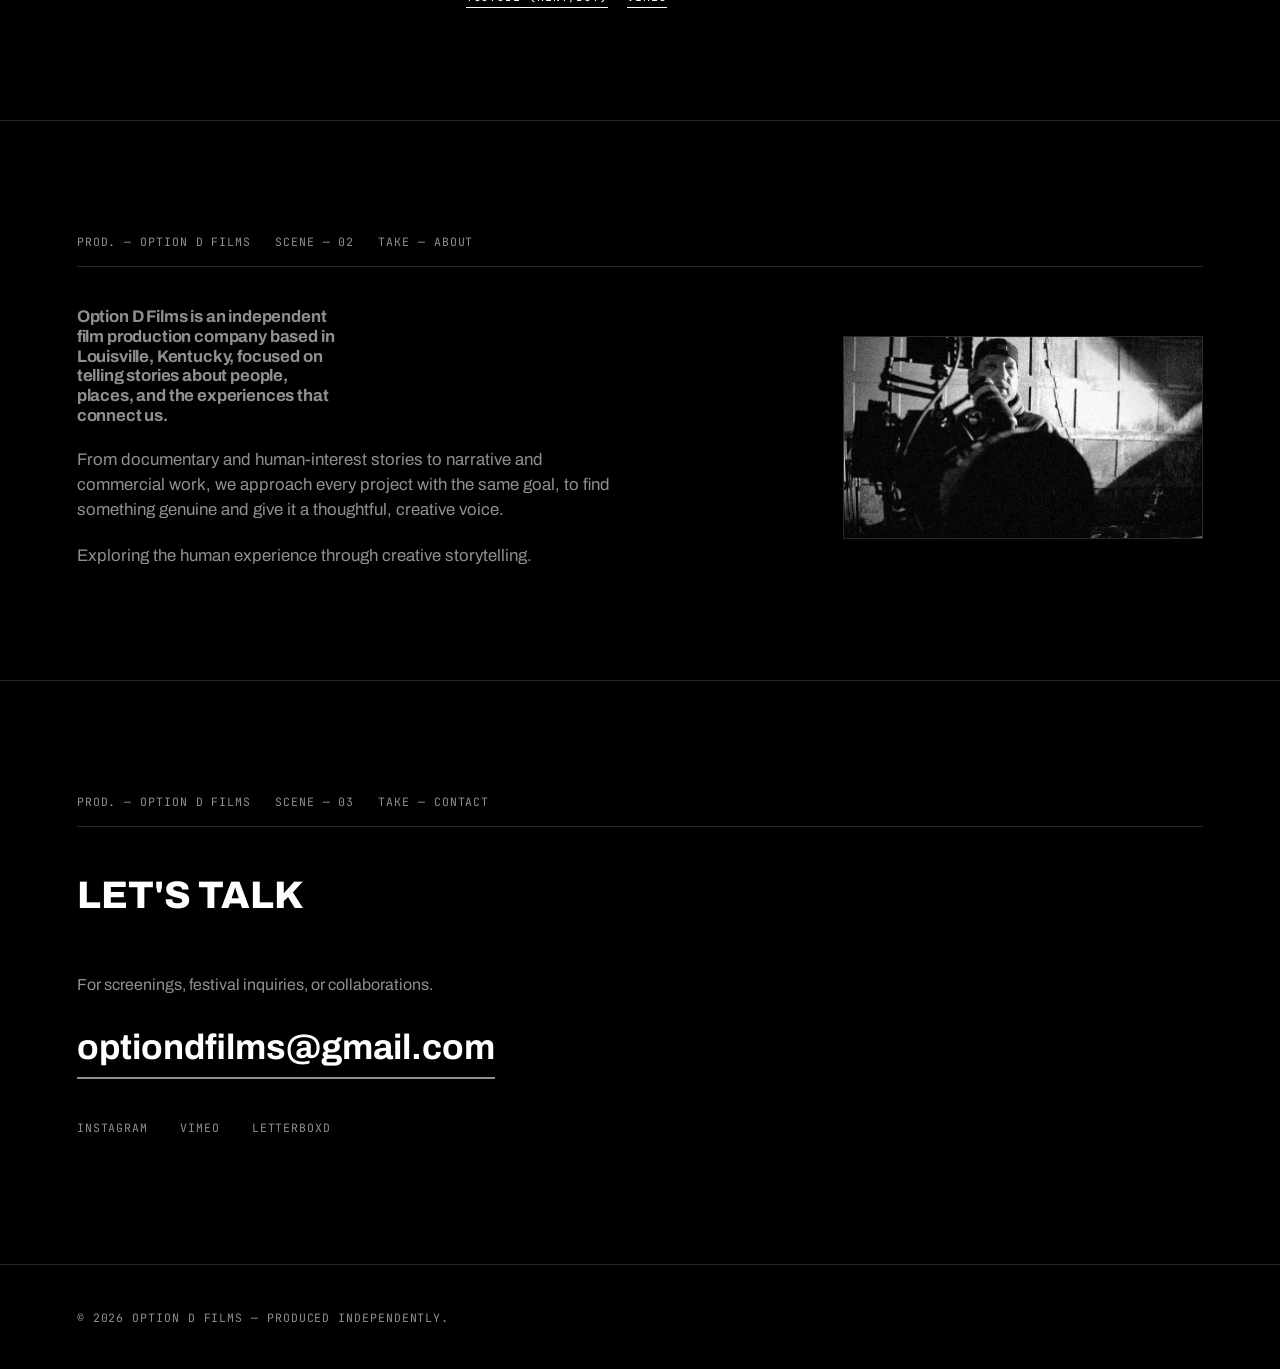
==== commit d6c4be86: "Add files via upload" ====
--- a/index.html
+++ b/index.html
@@ -1,6 +1,15 @@
 <!DOCTYPE html>
 <html lang="en">
 <head>
+<!-- Google tag (gtag.js) -->
+<script async src="https://www.googletagmanager.com/gtag/js?id=G-WRMCYD5PFZ"></script>
+<script>
+  window.dataLayer = window.dataLayer || [];
+  function gtag(){dataLayer.push(arguments);}
+  gtag('js', new Date());
+  gtag('config', 'G-WRMCYD5PFZ');
+</script>
+
 <meta charset="UTF-8">
 <meta name="viewport" content="width=device-width, initial-scale=1.0">
 <title>Option D Films — Independent Cinema</title>
@@ -95,6 +104,15 @@
           </div>
         </div>
         <p class="reel__logline">This documentary explores the horrific Carrollton, Kentucky bus crash of May 14, 1988, which killed 27 people (mostly children) and injured nearly 35 others, the worst drunk-driving related accident in U.S. history.</p>
+        <div class="reel__watch">
+          <span class="reel__watch-label mono">Watch the full film</span>
+          <div class="reel__watch-links mono">
+            <a href="https://www.primevideo.com/detail/0U45GKL6LBULCBDDEEOTABF384" target="_blank" rel="noopener">Prime Video</a>
+            <a href="https://www.youtube.com/watch?v=8gyhh_UEdG4" target="_blank" rel="noopener">YouTube (Free w/ Ads)</a>
+            <a href="https://www.youtube.com/watch?v=NO5cB0bBl80" target="_blank" rel="noopener">YouTube (Rent/Buy)</a>
+            <a href="https://vimeo.com/ondemand/impact/67205454" target="_blank" rel="noopener">Vimeo</a>
+          </div>
+        </div>
       </article>
 
       <article class="reel">
--- a/styles.css
+++ b/styles.css
@@ -498,6 +498,30 @@
   line-height: 1.6;
 }
 
+.reel__watch {
+  margin-top: 1rem;
+  padding-top: 1rem;
+  border-top: 1px solid var(--line);
+}
+.reel__watch-label {
+  display: block;
+  margin-bottom: 0.6rem;
+}
+.reel__watch-links {
+  display: flex;
+  flex-wrap: wrap;
+  gap: 0.5rem 1.2rem;
+}
+.reel__watch-links a {
+  color: var(--text);
+  border-bottom: 1px solid var(--line-strong);
+  padding-bottom: 1px;
+  transition: opacity 0.2s ease;
+}
+.reel__watch-links a:hover {
+  opacity: 0.65;
+}
+
 /* =========================================================
    LIGHTBOX
    ========================================================= */
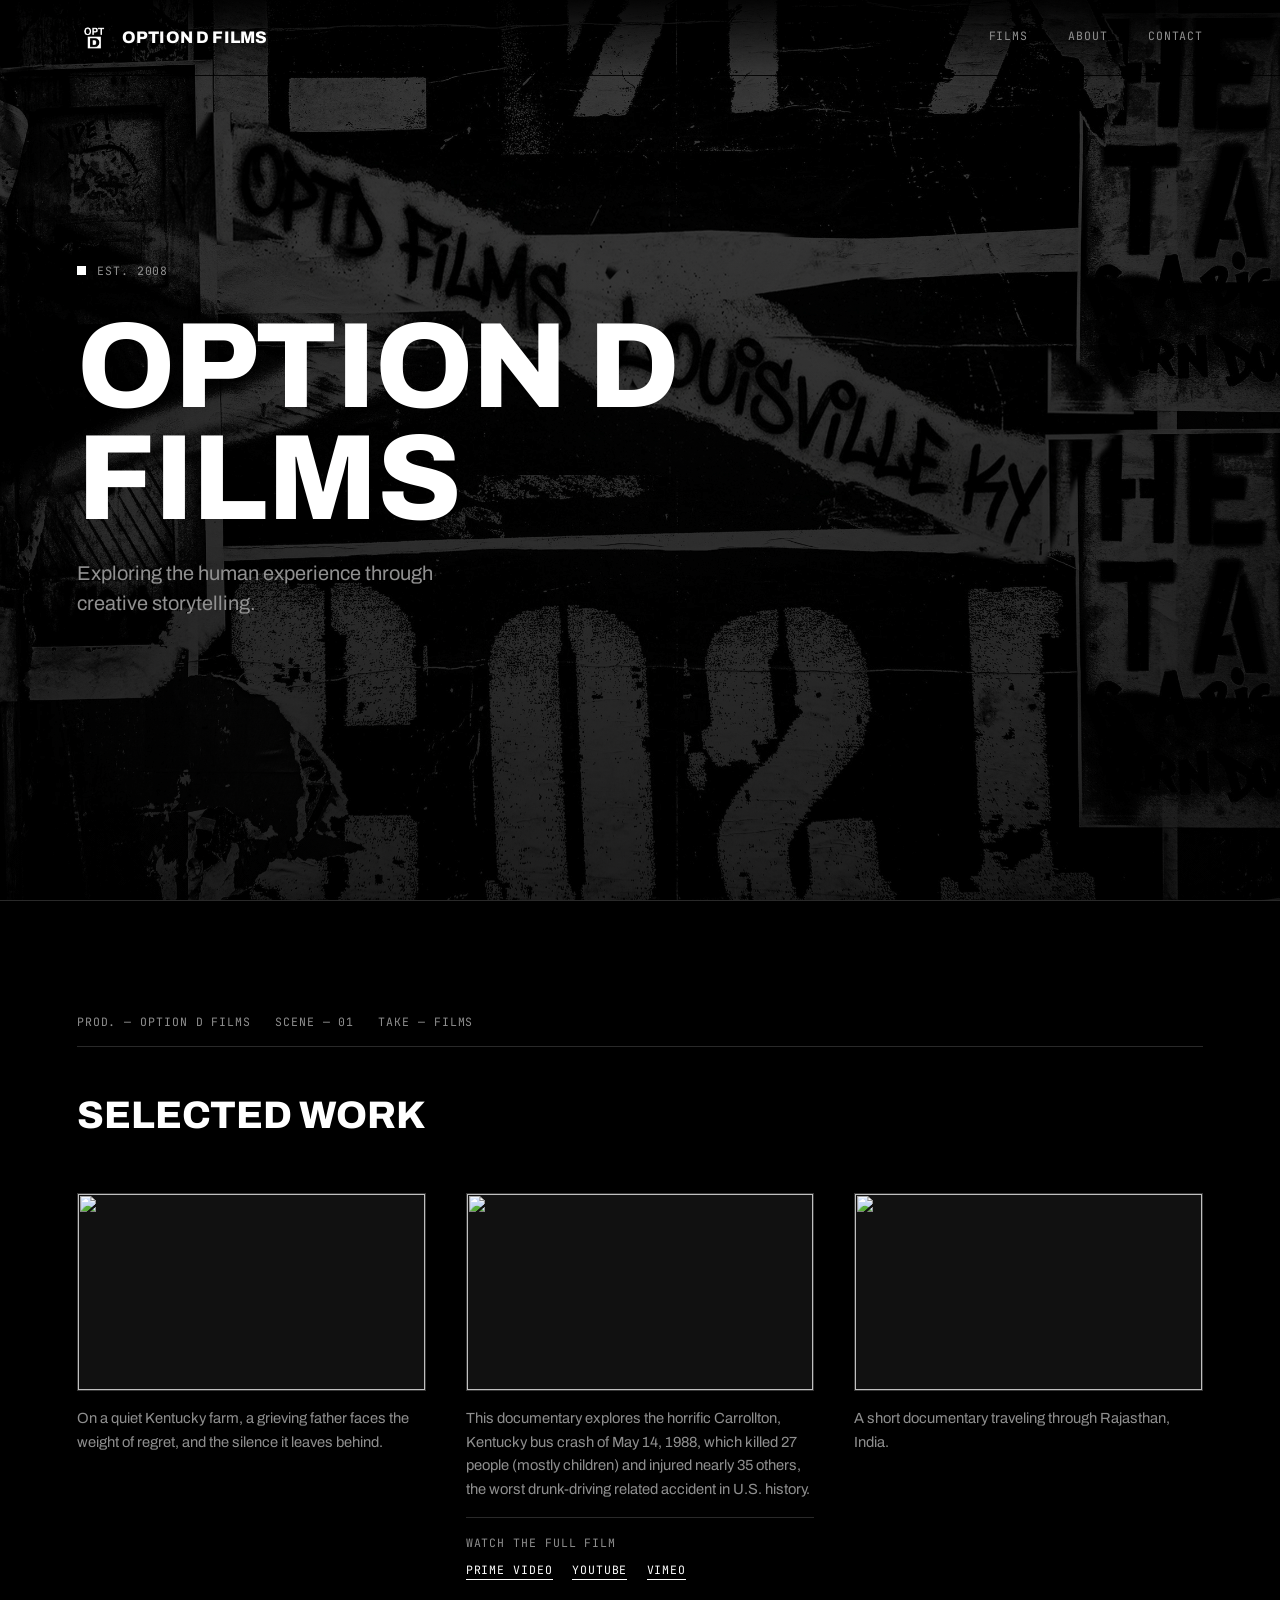
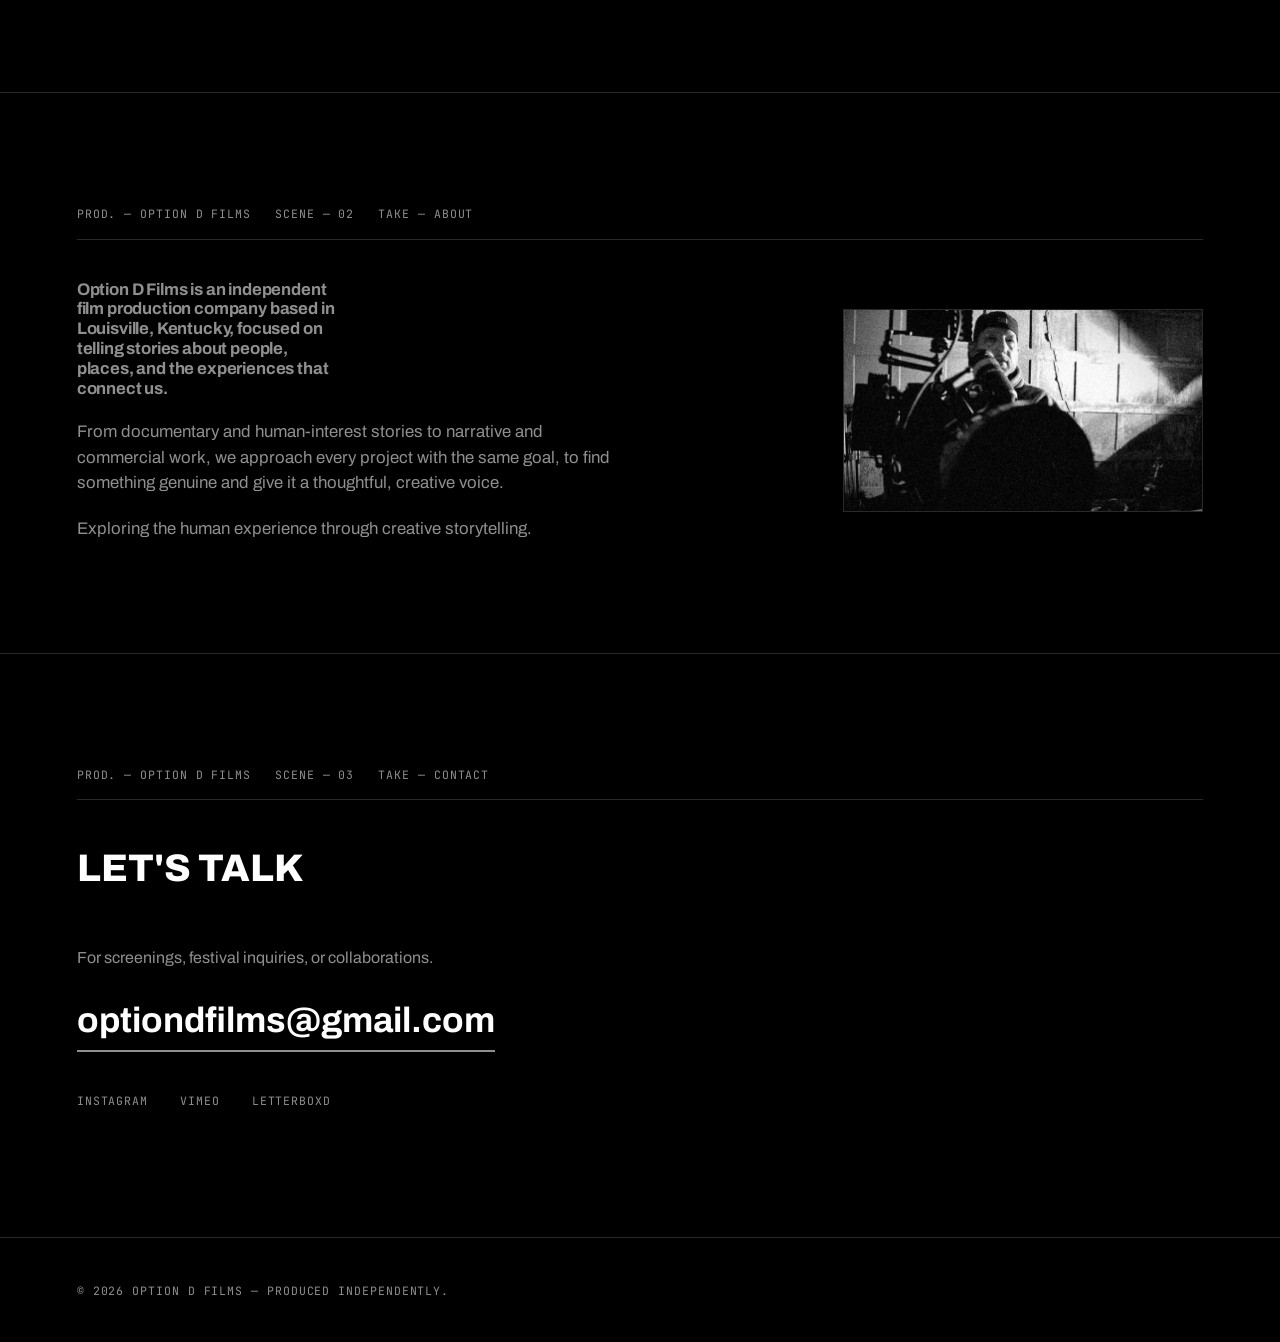
==== commit e384cca5: "Add files via upload" ====
--- a/index.html
+++ b/index.html
@@ -108,8 +108,7 @@
           <span class="reel__watch-label mono">Watch the full film</span>
           <div class="reel__watch-links mono">
             <a href="https://www.primevideo.com/detail/0U45GKL6LBULCBDDEEOTABF384" target="_blank" rel="noopener">Prime Video</a>
-            <a href="https://www.youtube.com/watch?v=8gyhh_UEdG4" target="_blank" rel="noopener">YouTube (Free w/ Ads)</a>
-            <a href="https://www.youtube.com/watch?v=NO5cB0bBl80" target="_blank" rel="noopener">YouTube (Rent/Buy)</a>
+            <a href="https://www.youtube.com/watch?v=8gyhh_UEdG4" target="_blank" rel="noopener">YouTube</a>
             <a href="https://vimeo.com/ondemand/impact/67205454" target="_blank" rel="noopener">Vimeo</a>
           </div>
         </div>
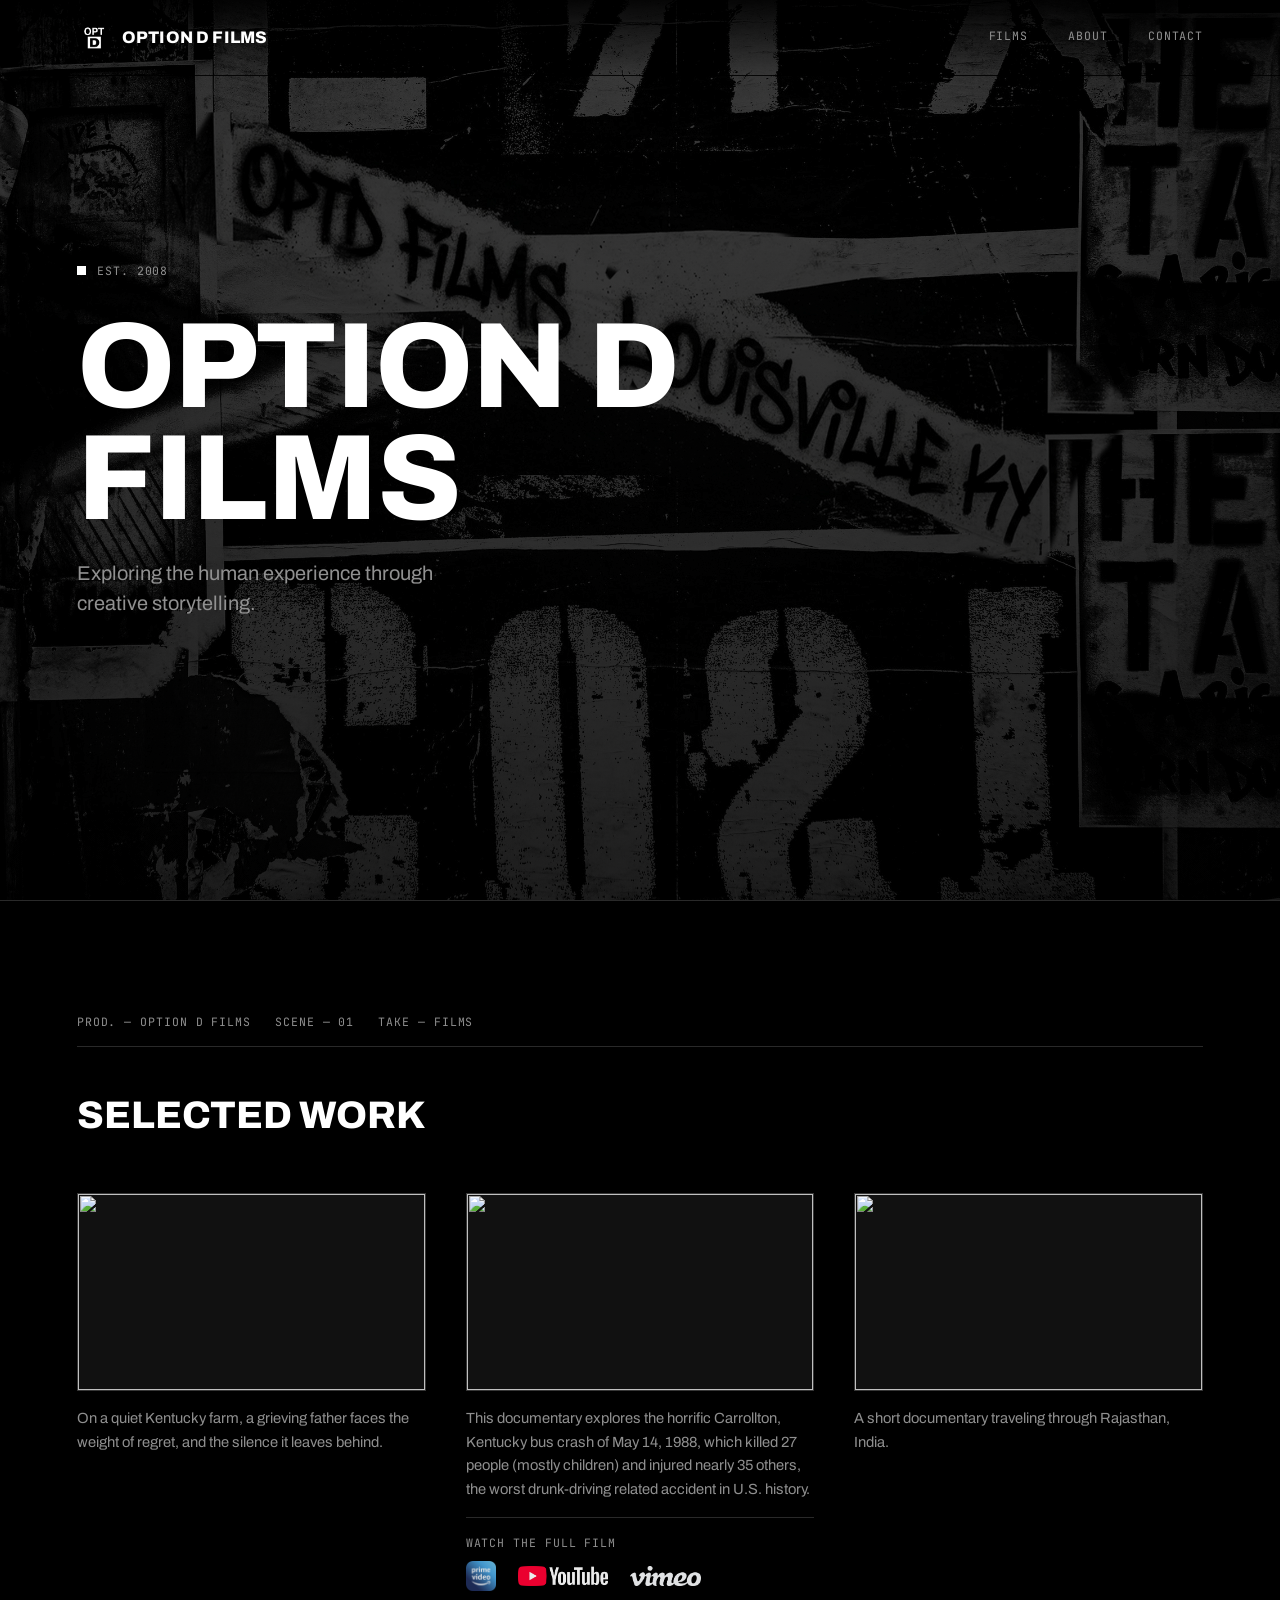
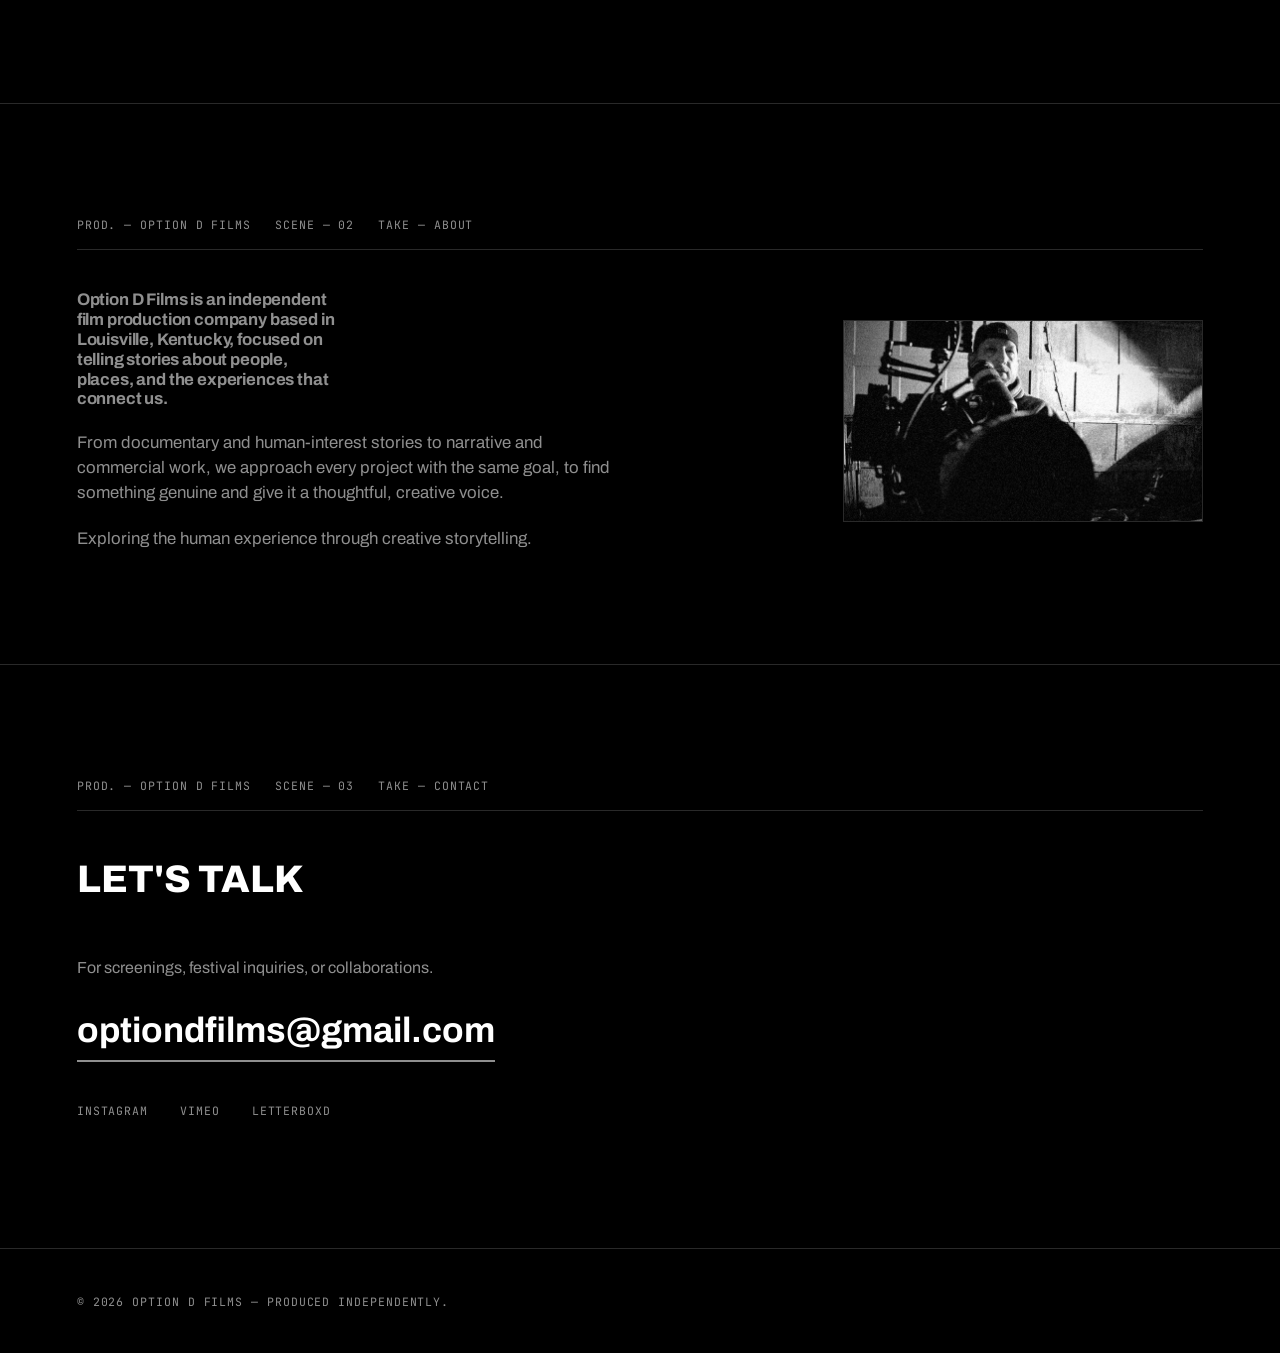
==== commit a87d4c33: "Add files via upload" ====
--- a/index.html
+++ b/index.html
@@ -106,10 +106,10 @@
         <p class="reel__logline">This documentary explores the horrific Carrollton, Kentucky bus crash of May 14, 1988, which killed 27 people (mostly children) and injured nearly 35 others, the worst drunk-driving related accident in U.S. history.</p>
         <div class="reel__watch">
           <span class="reel__watch-label mono">Watch the full film</span>
-          <div class="reel__watch-links mono">
-            <a href="https://www.primevideo.com/detail/0U45GKL6LBULCBDDEEOTABF384" target="_blank" rel="noopener">Prime Video</a>
-            <a href="https://www.youtube.com/watch?v=8gyhh_UEdG4" target="_blank" rel="noopener">YouTube</a>
-            <a href="https://vimeo.com/ondemand/impact/67205454" target="_blank" rel="noopener">Vimeo</a>
+          <div class="reel__watch-links">
+            <a href="https://www.primevideo.com/detail/0U45GKL6LBULCBDDEEOTABF384" target="_blank" rel="noopener"><img src="watch-prime.png" alt="Watch on Prime Video" class="watch-logo watch-logo--prime"></a>
+            <a href="https://www.youtube.com/watch?v=8gyhh_UEdG4" target="_blank" rel="noopener"><img src="watch-youtube.png" alt="Watch on YouTube" class="watch-logo watch-logo--youtube"></a>
+            <a href="https://vimeo.com/ondemand/impact/67205454" target="_blank" rel="noopener"><img src="watch-vimeo.png" alt="Watch on Vimeo" class="watch-logo watch-logo--vimeo"></a>
           </div>
         </div>
       </article>
--- a/styles.css
+++ b/styles.css
@@ -509,17 +509,26 @@
 }
 .reel__watch-links {
   display: flex;
+  align-items: center;
   flex-wrap: wrap;
-  gap: 0.5rem 1.2rem;
+  gap: 1.4rem;
 }
 .reel__watch-links a {
-  color: var(--text);
-  border-bottom: 1px solid var(--line-strong);
-  padding-bottom: 1px;
+  display: block;
+  line-height: 0;
+}
+.watch-logo {
+  display: block;
+  height: 20px;
+  width: auto;
+  opacity: 0.92;
   transition: opacity 0.2s ease;
 }
-.reel__watch-links a:hover {
-  opacity: 0.65;
+.reel__watch-links a:hover .watch-logo {
+  opacity: 0.6;
+}
+.watch-logo--prime {
+  height: 30px; /* square icon reads smaller than the wordmarks at equal height */
 }
 
 /* =========================================================
